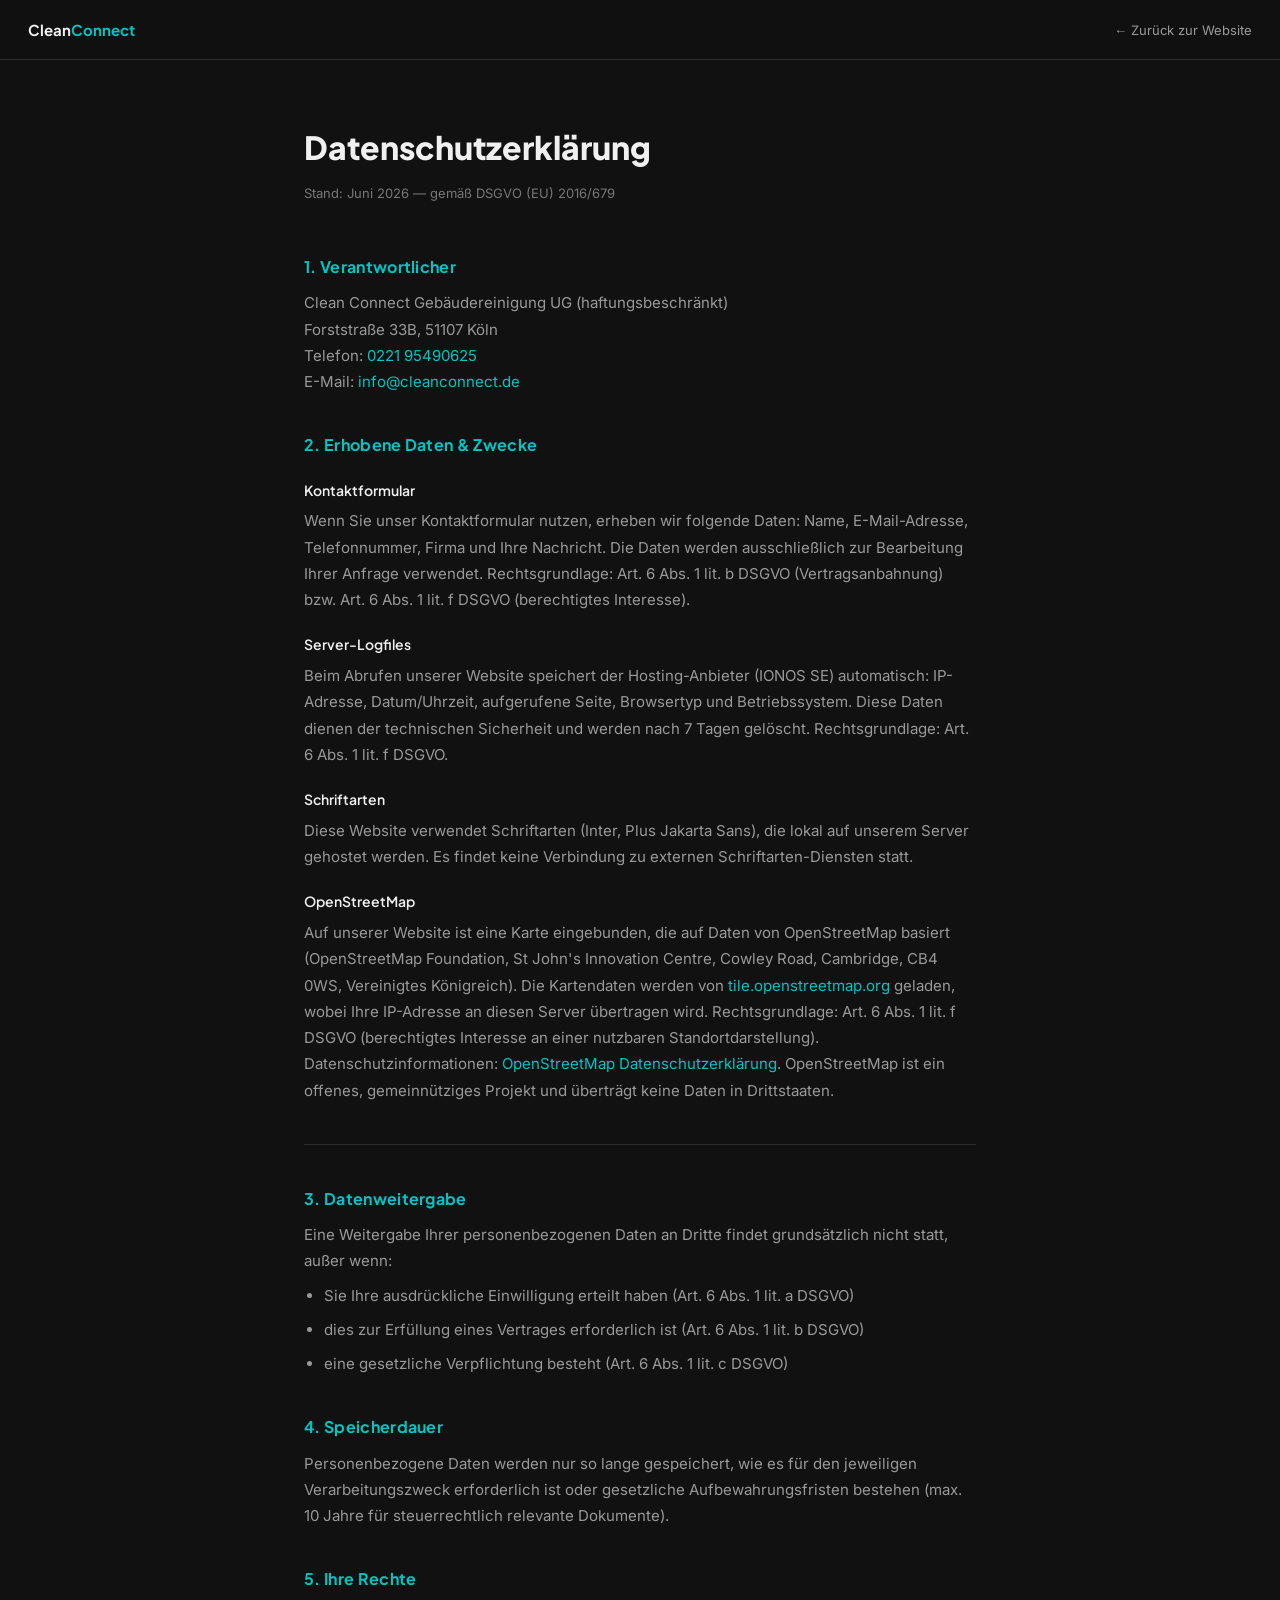
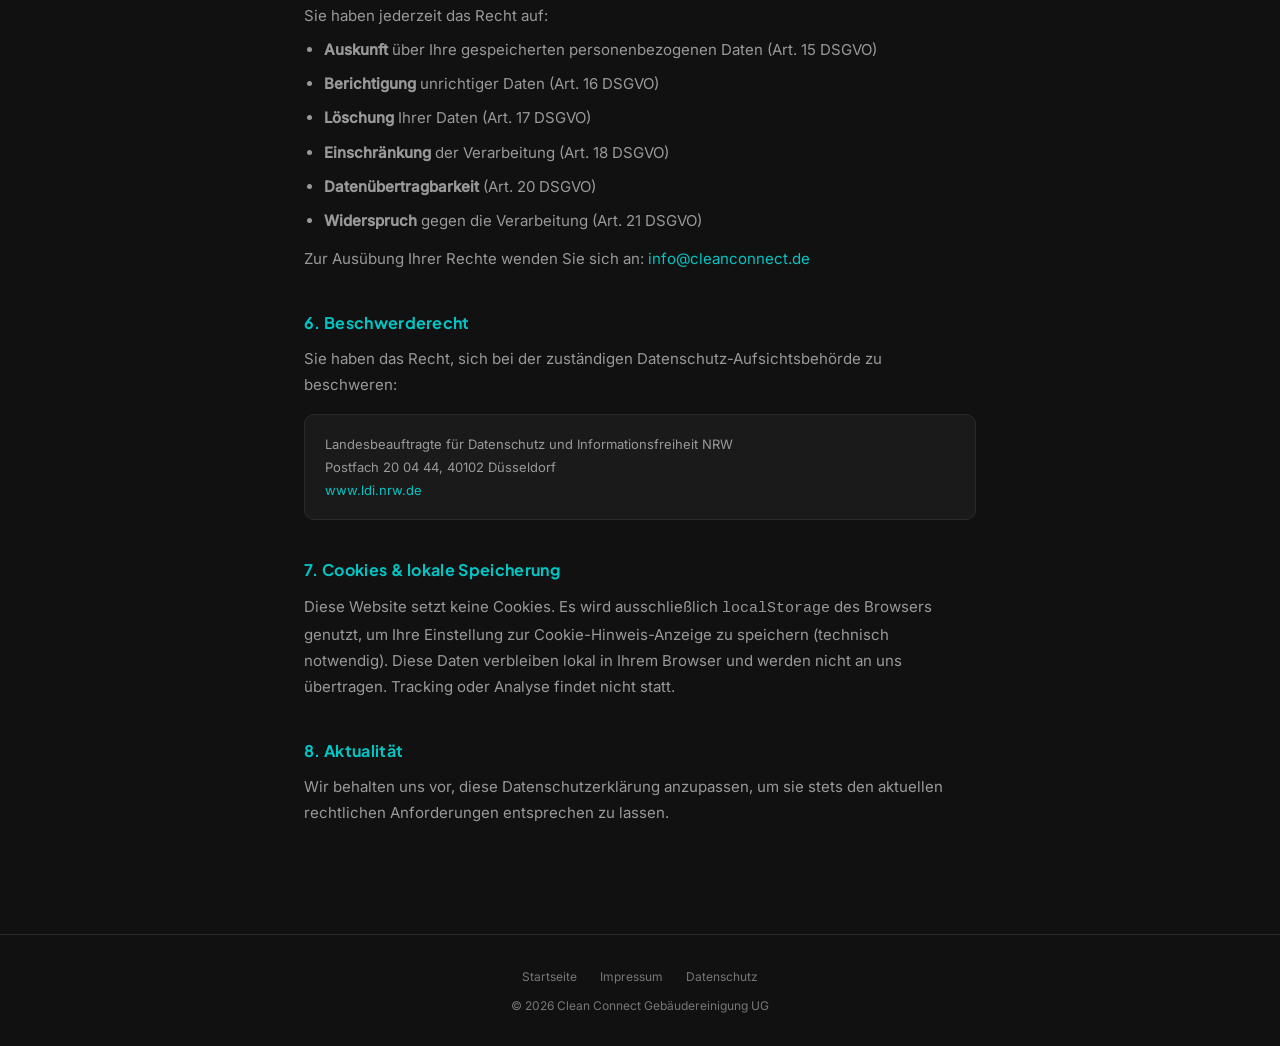
==== datenschutz.html @ c80fb4c4 "DSGVO-Fixes: Adressen, E-Mails, Google Fonts lokal, Maps, Cookie-Banner - Adresse vereinheitlicht: F" ====
<!DOCTYPE html>
<html lang="de">
<head>
<meta charset="UTF-8">
<meta name="viewport" content="width=device-width, initial-scale=1.0">
<title>Datenschutzerklärung — Clean Connect Gebäudereinigung</title>
<meta name="robots" content="noindex, follow">
<link rel="stylesheet" href="/fonts/local-fonts.css">
<style>
*,*::before,*::after{box-sizing:border-box;margin:0;padding:0}
:root{--bg:#111;--s1:#1a1a1a;--br:#2a2a2a;--teal:#00C5C4;--tx:#f0f0f0;--mu:#777;--mu2:#999}
body{background:var(--bg);color:var(--tx);font-family:'Inter',sans-serif;font-size:15px;line-height:1.7;min-height:100vh}
nav{display:flex;align-items:center;justify-content:space-between;padding:0 28px;height:60px;border-bottom:1px solid var(--br);position:sticky;top:0;background:rgba(17,17,17,.9);backdrop-filter:blur(12px);z-index:100}
.nl{font-family:'Plus Jakarta Sans',sans-serif;font-size:15px;font-weight:700;color:var(--tx);text-decoration:none}
.nl span{color:var(--teal)}
.nb a{font-size:13px;color:var(--mu2);text-decoration:none}
.nb a:hover{color:var(--teal)}
main{max-width:720px;margin:0 auto;padding:60px 24px 100px}
h1{font-family:'Plus Jakarta Sans',sans-serif;font-size:32px;font-weight:800;margin-bottom:8px}
.sub{font-size:13px;color:var(--mu);margin-bottom:48px}
h2{font-family:'Plus Jakarta Sans',sans-serif;font-size:16px;font-weight:700;color:var(--teal);margin:36px 0 10px;letter-spacing:.02em}
h3{font-family:'Plus Jakarta Sans',sans-serif;font-size:14px;font-weight:600;color:var(--tx);margin:20px 0 6px}
p,li{color:var(--mu2);line-height:1.75;margin-bottom:8px}
ul{padding-left:20px;margin-bottom:12px}
a{color:var(--teal);text-decoration:none}
a:hover{text-decoration:underline}
.divider{height:1px;background:var(--br);margin:40px 0}
.box{background:var(--s1);border:1px solid var(--br);border-radius:10px;padding:18px 20px;margin:16px 0}
.box p{margin:0;font-size:13px}
footer{text-align:center;padding:32px;font-size:12px;color:var(--mu);border-top:1px solid var(--br)}
footer a{color:var(--mu);margin:0 10px}
footer a:hover{color:var(--teal)}
</style>
</head>
<body>
<nav>
  <a class="nl" href="index.html">Clean<span>Connect</span></a>
  <div class="nb"><a href="index.html">← Zurück zur Website</a></div>
</nav>
<main>
  <h1>Datenschutzerklärung</h1>
  <p class="sub">Stand: Juni 2026 — gemäß DSGVO (EU) 2016/679</p>

  <h2>1. Verantwortlicher</h2>
  <p>Clean Connect Gebäudereinigung UG (haftungsbeschränkt)<br>
  Forststraße 33B, 51107 Köln<br>
  Telefon: <a href="tel:022195490625">0221 95490625</a><br>
  E-Mail: <a href="mailto:info@cleanconnect.de">info@cleanconnect.de</a></p>

  <h2>2. Erhobene Daten & Zwecke</h2>

  <h3>Kontaktformular</h3>
  <p>Wenn Sie unser Kontaktformular nutzen, erheben wir folgende Daten: Name, E-Mail-Adresse, Telefonnummer, Firma und Ihre Nachricht. Die Daten werden ausschließlich zur Bearbeitung Ihrer Anfrage verwendet. Rechtsgrundlage: Art. 6 Abs. 1 lit. b DSGVO (Vertragsanbahnung) bzw. Art. 6 Abs. 1 lit. f DSGVO (berechtigtes Interesse).</p>

  <h3>Server-Logfiles</h3>
  <p>Beim Abrufen unserer Website speichert der Hosting-Anbieter (IONOS SE) automatisch: IP-Adresse, Datum/Uhrzeit, aufgerufene Seite, Browsertyp und Betriebssystem. Diese Daten dienen der technischen Sicherheit und werden nach 7 Tagen gelöscht. Rechtsgrundlage: Art. 6 Abs. 1 lit. f DSGVO.</p>

  <h3>Schriftarten</h3>
  <p>Diese Website verwendet Schriftarten (Inter, Plus Jakarta Sans), die lokal auf unserem Server gehostet werden. Es findet keine Verbindung zu externen Schriftarten-Diensten statt.</p>

  <h3>OpenStreetMap</h3>
  <p>Auf unserer Website ist eine Karte eingebunden, die auf Daten von OpenStreetMap basiert (OpenStreetMap Foundation, St John's Innovation Centre, Cowley Road, Cambridge, CB4 0WS, Vereinigtes Königreich). Die Kartendaten werden von <a href="https://tile.openstreetmap.org" target="_blank" rel="noopener">tile.openstreetmap.org</a> geladen, wobei Ihre IP-Adresse an diesen Server übertragen wird. Rechtsgrundlage: Art. 6 Abs. 1 lit. f DSGVO (berechtigtes Interesse an einer nutzbaren Standortdarstellung). Datenschutzinformationen: <a href="https://wiki.osmfoundation.org/wiki/Privacy_Policy" target="_blank" rel="noopener">OpenStreetMap Datenschutzerklärung</a>. OpenStreetMap ist ein offenes, gemeinnütziges Projekt und überträgt keine Daten in Drittstaaten.</p>

  <div class="divider"></div>

  <h2>3. Datenweitergabe</h2>
  <p>Eine Weitergabe Ihrer personenbezogenen Daten an Dritte findet grundsätzlich nicht statt, außer wenn:</p>
  <ul>
    <li>Sie Ihre ausdrückliche Einwilligung erteilt haben (Art. 6 Abs. 1 lit. a DSGVO)</li>
    <li>dies zur Erfüllung eines Vertrages erforderlich ist (Art. 6 Abs. 1 lit. b DSGVO)</li>
    <li>eine gesetzliche Verpflichtung besteht (Art. 6 Abs. 1 lit. c DSGVO)</li>
  </ul>

  <h2>4. Speicherdauer</h2>
  <p>Personenbezogene Daten werden nur so lange gespeichert, wie es für den jeweiligen Verarbeitungszweck erforderlich ist oder gesetzliche Aufbewahrungsfristen bestehen (max. 10 Jahre für steuerrechtlich relevante Dokumente).</p>

  <h2>5. Ihre Rechte</h2>
  <p>Sie haben jederzeit das Recht auf:</p>
  <ul>
    <li><strong>Auskunft</strong> über Ihre gespeicherten personenbezogenen Daten (Art. 15 DSGVO)</li>
    <li><strong>Berichtigung</strong> unrichtiger Daten (Art. 16 DSGVO)</li>
    <li><strong>Löschung</strong> Ihrer Daten (Art. 17 DSGVO)</li>
    <li><strong>Einschränkung</strong> der Verarbeitung (Art. 18 DSGVO)</li>
    <li><strong>Datenübertragbarkeit</strong> (Art. 20 DSGVO)</li>
    <li><strong>Widerspruch</strong> gegen die Verarbeitung (Art. 21 DSGVO)</li>
  </ul>
  <p>Zur Ausübung Ihrer Rechte wenden Sie sich an: <a href="mailto:info@cleanconnect.de">info@cleanconnect.de</a></p>

  <h2>6. Beschwerderecht</h2>
  <p>Sie haben das Recht, sich bei der zuständigen Datenschutz-Aufsichtsbehörde zu beschweren:</p>
  <div class="box">
    <p>Landesbeauftragte für Datenschutz und Informationsfreiheit NRW<br>
    Postfach 20 04 44, 40102 Düsseldorf<br>
    <a href="https://www.ldi.nrw.de" target="_blank" rel="noopener">www.ldi.nrw.de</a></p>
  </div>

  <h2>7. Cookies & lokale Speicherung</h2>
  <p>Diese Website setzt keine Cookies. Es wird ausschließlich <code>localStorage</code> des Browsers genutzt, um Ihre Einstellung zur Cookie-Hinweis-Anzeige zu speichern (technisch notwendig). Diese Daten verbleiben lokal in Ihrem Browser und werden nicht an uns übertragen. Tracking oder Analyse findet nicht statt.</p>

  <h2>8. Aktualität</h2>
  <p>Wir behalten uns vor, diese Datenschutzerklärung anzupassen, um sie stets den aktuellen rechtlichen Anforderungen entsprechen zu lassen.</p>
</main>
<footer>
  <a href="index.html">Startseite</a>
  <a href="impressum.html">Impressum</a>
  <a href="datenschutz.html">Datenschutz</a><br>
  <span style="margin-top:8px;display:inline-block">© 2026 Clean Connect Gebäudereinigung UG</span>
</footer>
</body>
</html>
---- fonts/local-fonts.css ----
@font-face {
  font-family: 'Inter';
  font-style: normal;
  font-weight: 400;
  font-display: swap;
  src: url(/fonts/inter-latin.woff2) format('woff2');
  unicode-range: U+0000-00FF, U+0131, U+0152-0153, U+02BB-02BC, U+02C6, U+02DA, U+02DC, U+0304, U+0308, U+0329, U+2000-206F, U+20AC, U+2122, U+2191, U+2193, U+2212, U+2215, U+FEFF, U+FFFD;
}

@font-face {
  font-family: 'Inter';
  font-style: normal;
  font-weight: 500;
  font-display: swap;
  src: url(/fonts/inter-latin.woff2) format('woff2');
  unicode-range: U+0000-00FF, U+0131, U+0152-0153, U+02BB-02BC, U+02C6, U+02DA, U+02DC, U+0304, U+0308, U+0329, U+2000-206F, U+20AC, U+2122, U+2191, U+2193, U+2212, U+2215, U+FEFF, U+FFFD;
}

@font-face {
  font-family: 'Plus Jakarta Sans';
  font-style: normal;
  font-weight: 400;
  font-display: swap;
  src: url(/fonts/plusjakartasans-latin.woff2) format('woff2');
  unicode-range: U+0000-00FF, U+0131, U+0152-0153, U+02BB-02BC, U+02C6, U+02DA, U+02DC, U+0304, U+0308, U+0329, U+2000-206F, U+20AC, U+2122, U+2191, U+2193, U+2212, U+2215, U+FEFF, U+FFFD;
}

@font-face {
  font-family: 'Plus Jakarta Sans';
  font-style: normal;
  font-weight: 500;
  font-display: swap;
  src: url(/fonts/plusjakartasans-latin.woff2) format('woff2');
  unicode-range: U+0000-00FF, U+0131, U+0152-0153, U+02BB-02BC, U+02C6, U+02DA, U+02DC, U+0304, U+0308, U+0329, U+2000-206F, U+20AC, U+2122, U+2191, U+2193, U+2212, U+2215, U+FEFF, U+FFFD;
}

@font-face {
  font-family: 'Plus Jakarta Sans';
  font-style: normal;
  font-weight: 600;
  font-display: swap;
  src: url(/fonts/plusjakartasans-latin.woff2) format('woff2');
  unicode-range: U+0000-00FF, U+0131, U+0152-0153, U+02BB-02BC, U+02C6, U+02DA, U+02DC, U+0304, U+0308, U+0329, U+2000-206F, U+20AC, U+2122, U+2191, U+2193, U+2212, U+2215, U+FEFF, U+FFFD;
}

@font-face {
  font-family: 'Plus Jakarta Sans';
  font-style: normal;
  font-weight: 700;
  font-display: swap;
  src: url(/fonts/plusjakartasans-latin.woff2) format('woff2');
  unicode-range: U+0000-00FF, U+0131, U+0152-0153, U+02BB-02BC, U+02C6, U+02DA, U+02DC, U+0304, U+0308, U+0329, U+2000-206F, U+20AC, U+2122, U+2191, U+2193, U+2212, U+2215, U+FEFF, U+FFFD;
}

@font-face {
  font-family: 'Plus Jakarta Sans';
  font-style: normal;
  font-weight: 800;
  font-display: swap;
  src: url(/fonts/plusjakartasans-latin.woff2) format('woff2');
  unicode-range: U+0000-00FF, U+0131, U+0152-0153, U+02BB-02BC, U+02C6, U+02DA, U+02DC, U+0304, U+0308, U+0329, U+2000-206F, U+20AC, U+2122, U+2191, U+2193, U+2212, U+2215, U+FEFF, U+FFFD;
}
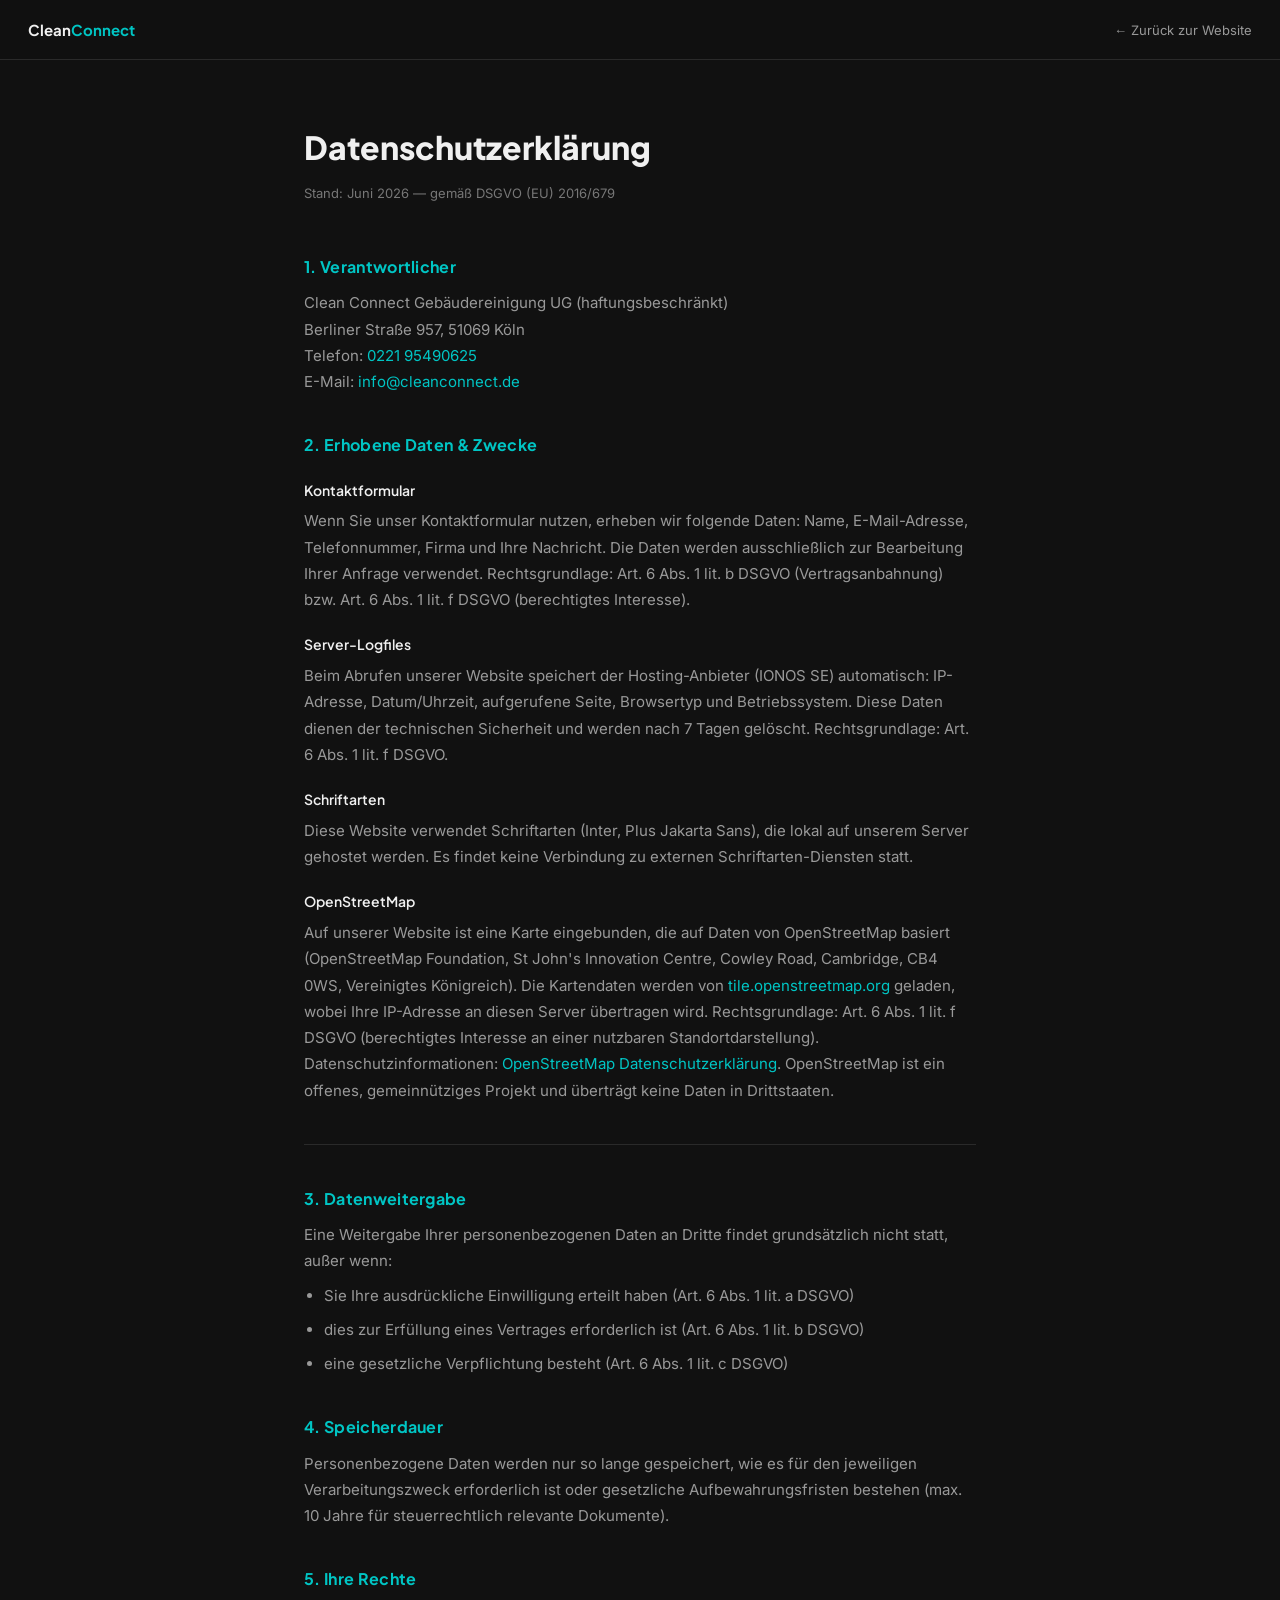
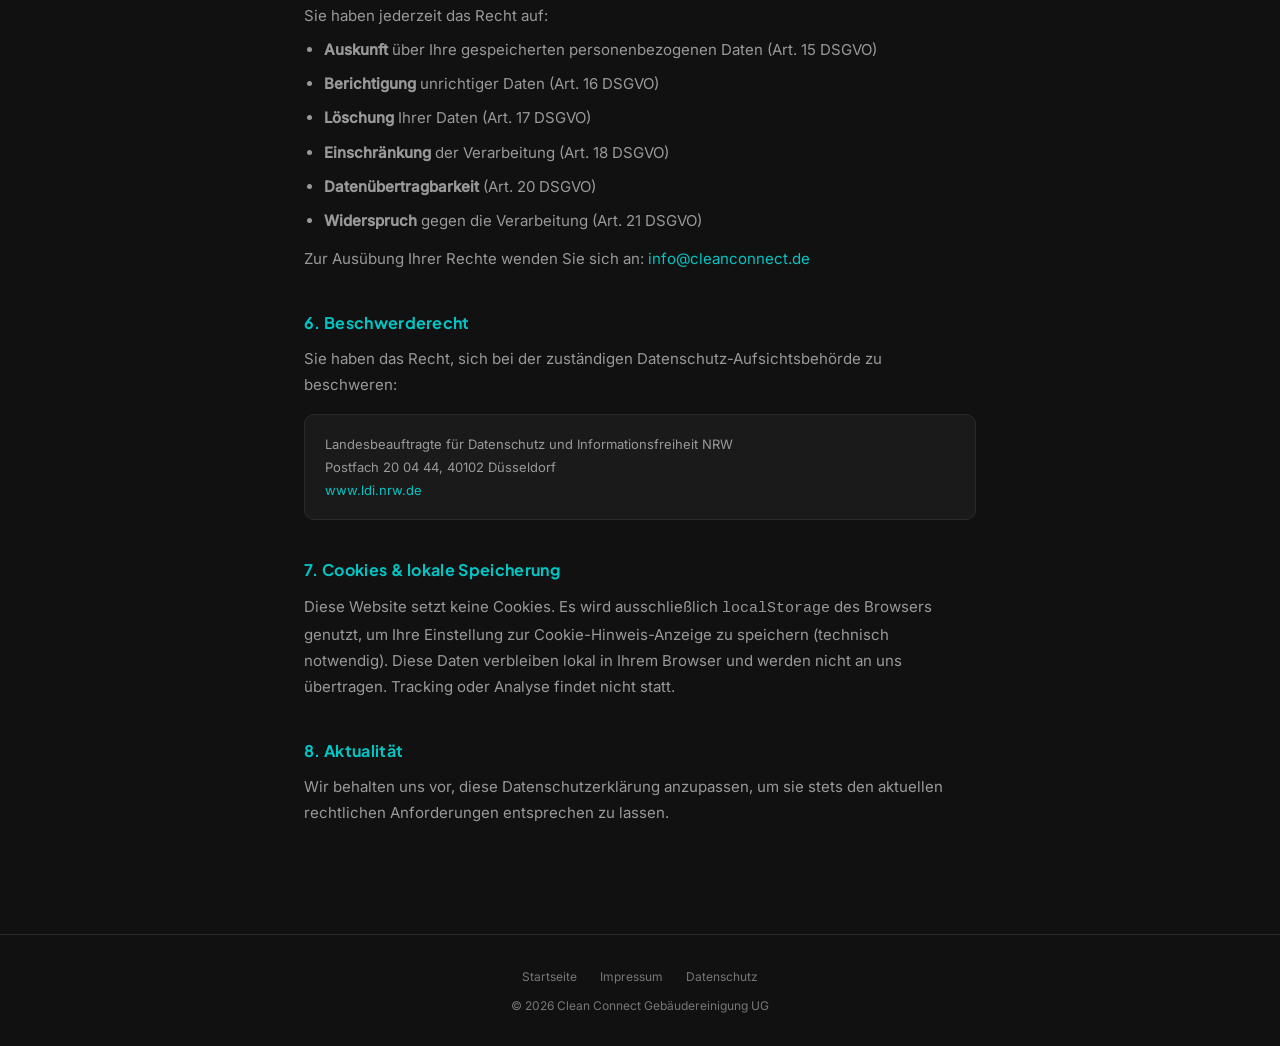
==== commit 629795fd: "Fix: Firmensitz (Berliner Str. 957) in Impressum & Datenschutz korrekt Forststraße 33B ist Büroansch" ====
--- a/datenschutz.html
+++ b/datenschutz.html
@@ -43,7 +43,7 @@
 
   <h2>1. Verantwortlicher</h2>
   <p>Clean Connect Gebäudereinigung UG (haftungsbeschränkt)<br>
-  Forststraße 33B, 51107 Köln<br>
+  Berliner Straße 957, 51069 Köln<br>
   Telefon: <a href="tel:022195490625">0221 95490625</a><br>
   E-Mail: <a href="mailto:info@cleanconnect.de">info@cleanconnect.de</a></p>
 
